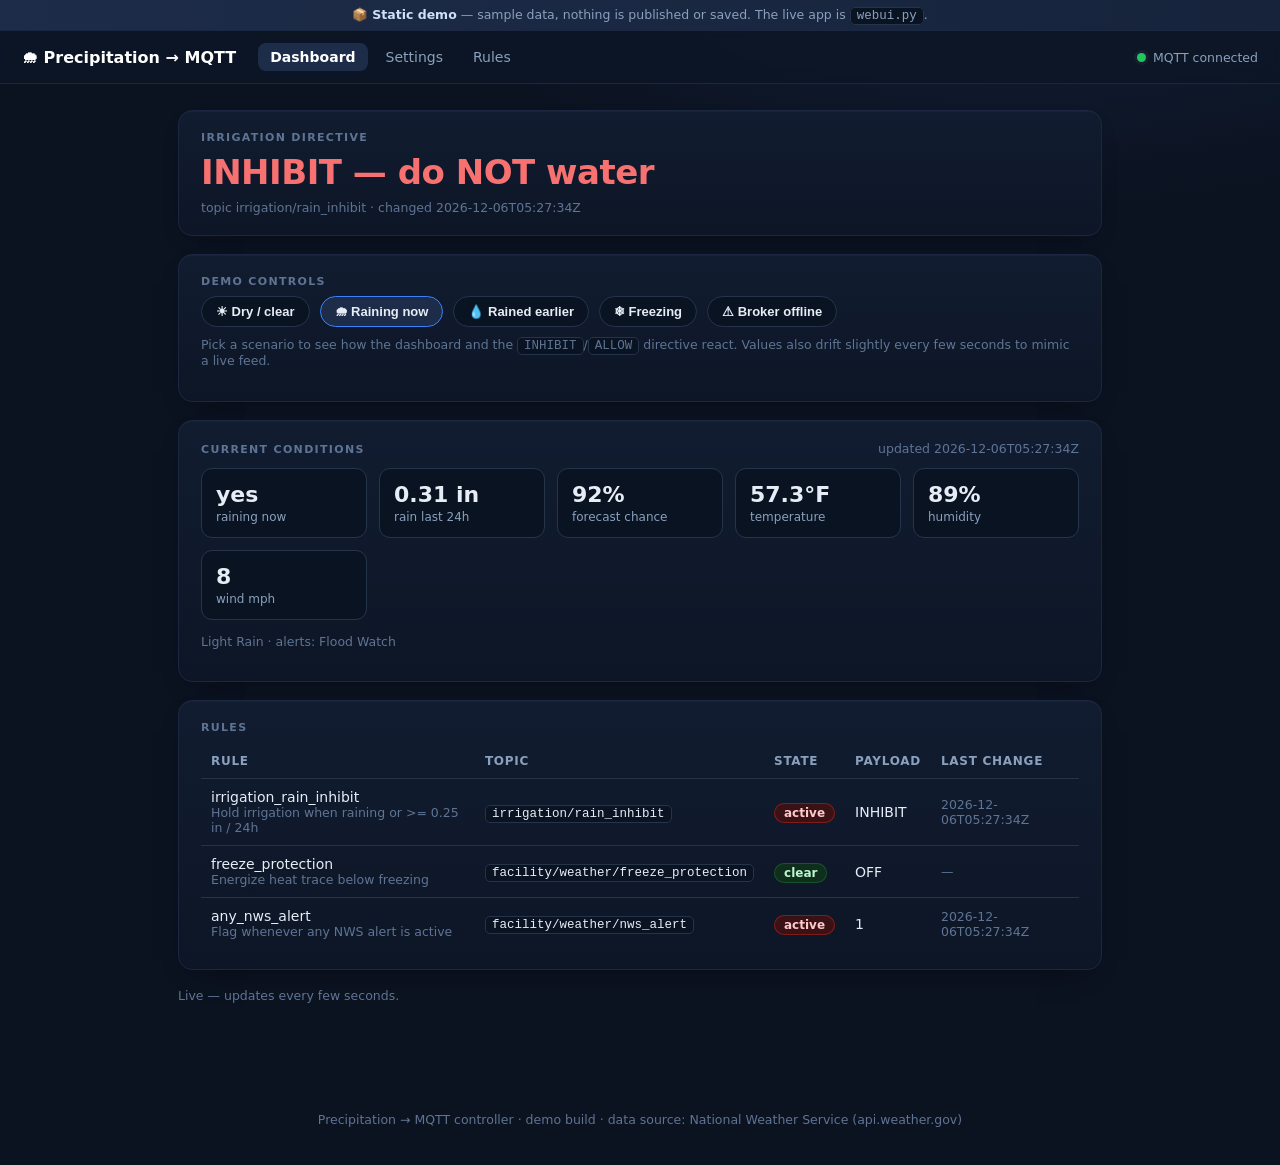
==== demo/index.html @ 10ed1e32 "Harden monitor + web UI, maximize web customizability, add static demo Robustness / reliability (wea" ====
<!doctype html>
<html lang="en">
<head>
<meta charset="utf-8">
<meta name="viewport" content="width=device-width, initial-scale=1">
<meta name="color-scheme" content="dark light">
<title>Dashboard · Precipitation → MQTT</title>
<link rel="icon" href="data:image/svg+xml,%3Csvg xmlns='http://www.w3.org/2000/svg' viewBox='0 0 100 100'%3E%3Ctext y='.9em' font-size='90'%3E%F0%9F%8C%A7%3C/text%3E%3C/svg%3E">
<link rel="stylesheet" href="assets/style.css">
</head>
<body>
<div class="banner">📦 <b>Static demo</b> — sample data, nothing is published or saved. The live app is <code>webui.py</code>.</div>
<header>
  <h1>🌧 Precipitation → MQTT</h1>
  <nav>
    <a href="index.html" class="active">Dashboard</a>
    <a href="settings.html">Settings</a>
    <a href="rules.html">Rules</a>
  </nav>
  <span class="spacer"></span>
  <span class="conn" id="connstate"><span class="dot idle"></span>weather-mqtt</span>
</header>

<main>
  <div class="card">
    <div class="eyebrow">Irrigation directive</div>
    <div class="big unknown" id="directive">…</div>
    <div class="muted" id="directive-sub">Loading current conditions…</div>
  </div>

  <div class="card">
    <div class="eyebrow" style="margin-bottom:8px">Demo controls</div>
    <div class="controls">
      <button type="button" class="chip" data-scn="dry">☀ Dry / clear</button>
      <button type="button" class="chip active" data-scn="wet">🌧 Raining now</button>
      <button type="button" class="chip" data-scn="accum">💧 Rained earlier</button>
      <button type="button" class="chip" data-scn="freeze">❄ Freezing</button>
      <button type="button" class="chip" data-scn="offline">⚠ Broker offline</button>
    </div>
    <p class="muted" style="margin-top:10px">Pick a scenario to see how the dashboard and the
      <code>INHIBIT</code>/<code>ALLOW</code> directive react. Values also drift slightly every few seconds
      to mimic a live feed.</p>
  </div>

  <div class="card">
    <div class="toprow">
      <div class="eyebrow">Current conditions</div>
      <div class="muted" id="updated">—</div>
    </div>
    <div class="grid" style="margin-top:12px">
      <div class="metric"><div class="v" id="m_rain">—</div><div class="k">raining now</div></div>
      <div class="metric"><div class="v" id="m_accum">—</div><div class="k" id="m_accum_k">rain last window</div></div>
      <div class="metric"><div class="v" id="m_prob">—</div><div class="k">forecast chance</div></div>
      <div class="metric"><div class="v" id="m_temp">—</div><div class="k">temperature</div></div>
      <div class="metric"><div class="v" id="m_hum">—</div><div class="k">humidity</div></div>
      <div class="metric"><div class="v" id="m_wind">—</div><div class="k">wind mph</div></div>
    </div>
    <p class="muted" style="margin-top:14px" id="forecast">—</p>
  </div>

  <div class="card">
    <div class="eyebrow" style="margin-bottom:10px">Rules</div>
    <table>
      <thead><tr><th>Rule</th><th>Topic</th><th>State</th><th>Payload</th><th>Last change</th></tr></thead>
      <tbody id="rulebody"><tr><td colspan="5" class="muted">Loading…</td></tr></tbody>
    </table>
  </div>

  <p class="muted">Live — updates every few seconds. <span id="staleness"></span></p>
</main>

<footer>Precipitation → MQTT controller · demo build · data source: National Weather Service (api.weather.gov)</footer>
<div id="toast"></div>
<script src="assets/app.js"></script>
</body>
</html>
---- demo/assets/style.css ----
/* ===========================================================================
   Precipitation -> MQTT  ·  demo UI stylesheet
   Self-contained (no external fonts/CDNs) so it runs on any static host.
   Mirrors the live webui.py theme, with a few demo-only extras (banner, toast).
   =========================================================================== */
:root{
  --bg:#0b1220;--panel:#111c30;--panel2:#0d1626;--line:#26344b;--line2:#1b2740;
  --ink:#e6edf6;--muted:#8aa0bd;--muted2:#5f7494;--accent:#3b82f6;--accent2:#2563eb;
  --good:#22c55e;--bad:#f87171;--warn:#fbbf24;
}
*{box-sizing:border-box}
html{scroll-behavior:smooth}
body{
  font-family:system-ui,-apple-system,Segoe UI,Roboto,Arial,sans-serif;margin:0;
  background:radial-gradient(1200px 600px at 80% -10%,#15233c 0,var(--bg) 55%);
  color:var(--ink);min-height:100vh;-webkit-font-smoothing:antialiased;
}
a{color:#8bbcff}

/* demo banner ------------------------------------------------------------- */
.banner{
  background:linear-gradient(90deg,#1d2c49,#16233b);border-bottom:1px solid var(--line2);
  color:var(--muted);font-size:12.5px;text-align:center;padding:7px 14px;
}
.banner b{color:#cfe0fb}

/* header / nav ------------------------------------------------------------ */
header{
  position:sticky;top:0;z-index:10;background:rgba(13,22,38,.88);
  backdrop-filter:blur(8px);border-bottom:1px solid var(--line2);
  padding:12px 22px;display:flex;gap:22px;align-items:center;
}
header h1{font-size:16px;margin:0;color:#fff;display:flex;gap:9px;align-items:center;font-weight:700}
nav{display:flex;gap:6px;flex-wrap:wrap}
nav a{color:var(--muted);text-decoration:none;font-size:14px;padding:6px 12px;border-radius:8px}
nav a:hover{color:#fff;background:#16233b}
nav a.active{color:#fff;background:#1d2c49;font-weight:600}
.spacer{flex:1}
.conn{font-size:12.5px;color:var(--muted);display:flex;align-items:center;white-space:nowrap}
.dot{width:9px;height:9px;border-radius:50%;display:inline-block;margin-right:7px;
  box-shadow:0 0 0 3px rgba(255,255,255,.04)}
.dot.up{background:var(--good)}.dot.down{background:var(--bad)}.dot.idle{background:var(--muted2)}

/* layout ------------------------------------------------------------------ */
main{max-width:960px;margin:26px auto;padding:0 18px 70px}
.card{
  background:linear-gradient(180deg,var(--panel),var(--panel2));
  border:1px solid var(--line2);border-radius:14px;padding:20px 22px;margin-bottom:18px;
  box-shadow:0 1px 0 rgba(255,255,255,.03) inset,0 10px 30px -20px rgba(0,0,0,.8);
}
.card h3{margin:0 0 4px;font-size:15px;letter-spacing:.2px}
.eyebrow{text-transform:uppercase;letter-spacing:.12em;font-size:11px;color:var(--muted2);font-weight:700}
.toprow{display:flex;justify-content:space-between;align-items:baseline;gap:12px;flex-wrap:wrap}
hr{border:0;border-top:1px solid var(--line2);margin:18px 0}

/* directive --------------------------------------------------------------- */
.big{font-size:34px;font-weight:800;margin:8px 0;letter-spacing:-.5px}
.inhibit{color:var(--bad)}.allow{color:var(--good)}.unknown{color:var(--warn)}

/* tables ------------------------------------------------------------------ */
table{width:100%;border-collapse:collapse;font-size:14px}
th,td{text-align:left;padding:10px 10px;border-bottom:1px solid var(--line)}
tbody tr:last-child td{border-bottom:0}
th{color:var(--muted);font-weight:600;font-size:12px;text-transform:uppercase;letter-spacing:.06em}
code{background:#0a1322;border:1px solid var(--line);border-radius:5px;padding:1px 6px;font-size:12.5px}

/* pills / badges ---------------------------------------------------------- */
.pill{padding:3px 10px;border-radius:999px;font-size:12px;font-weight:700;white-space:nowrap}
.on{background:#3a1115;color:#fecaca;box-shadow:0 0 0 1px #7f1d1d inset}
.off{background:#0f2e1c;color:#bbf7d0;box-shadow:0 0 0 1px #14532d inset}
.na{background:#1c2740;color:#cdd9ec;box-shadow:0 0 0 1px #2c3c5a inset}

/* forms ------------------------------------------------------------------- */
label{display:block;font-size:13px;color:var(--muted);margin:14px 0 5px;font-weight:600}
.hint{font-weight:400;color:var(--muted2)}
input,textarea,select{
  width:100%;background:#0a1322;color:var(--ink);
  border:1px solid var(--line);border-radius:8px;padding:9px 11px;font-size:14px;font-family:inherit;
}
input:focus,textarea:focus,select:focus{outline:none;border-color:var(--accent);
  box-shadow:0 0 0 3px rgba(59,130,246,.18)}
input.invalid{border-color:var(--bad);box-shadow:0 0 0 3px rgba(248,113,113,.16)}
.field-err{color:#fda4a4;font-size:12px;margin-top:5px;min-height:14px}
textarea{min-height:340px;font-family:ui-monospace,Menlo,Consolas,monospace;line-height:1.5}
.row{display:flex;gap:16px;flex-wrap:wrap}.row>div{flex:1;min-width:160px}

/* buttons ----------------------------------------------------------------- */
button{background:var(--accent2);color:#fff;border:0;border-radius:9px;padding:11px 20px;
  font-size:14px;font-weight:700;cursor:pointer;margin-top:18px}
button:hover{background:var(--accent)}
button.secondary{background:#1d2c49}
button.secondary:hover{background:#26395e}
.btnrow{display:flex;gap:10px;align-items:center;flex-wrap:wrap}

/* messages / metrics ------------------------------------------------------ */
.msg{padding:11px 15px;border-radius:9px;margin-bottom:16px;font-size:14px;font-weight:600}
.ok{background:#0f2e1c;color:#bbf7d0;box-shadow:0 0 0 1px #14532d inset}
.err{background:#3a1115;color:#fecaca;box-shadow:0 0 0 1px #7f1d1d inset}
.muted{color:var(--muted2);font-size:12.5px}
.grid{display:grid;grid-template-columns:repeat(auto-fit,minmax(148px,1fr));gap:12px}
.metric{background:#0a1322;border:1px solid var(--line);border-radius:11px;padding:13px 14px}
.metric .v{font-size:22px;font-weight:700}
.metric .k{color:var(--muted);font-size:12px;margin-top:3px}

/* demo controls ----------------------------------------------------------- */
.controls{display:flex;gap:10px;flex-wrap:wrap;align-items:center}
.chip{background:#0a1322;border:1px solid var(--line);color:var(--ink);border-radius:999px;
  padding:7px 14px;font-size:13px;font-weight:600;cursor:pointer;margin:0}
.chip:hover{border-color:var(--accent)}
.chip.active{background:#1d2c49;border-color:var(--accent)}

/* toast ------------------------------------------------------------------- */
#toast{position:fixed;left:50%;bottom:26px;transform:translateX(-50%) translateY(40px);
  background:#0f2e1c;color:#bbf7d0;box-shadow:0 0 0 1px #14532d inset,0 12px 30px -12px #000;
  padding:12px 18px;border-radius:10px;font-size:14px;font-weight:600;opacity:0;
  transition:opacity .25s,transform .25s;pointer-events:none;z-index:50}
#toast.show{opacity:1;transform:translateX(-50%) translateY(0)}
#toast.err{background:#3a1115;color:#fecaca;box-shadow:0 0 0 1px #7f1d1d inset,0 12px 30px -12px #000}

footer{max-width:960px;margin:0 auto;padding:0 18px 40px;color:var(--muted2);font-size:12.5px;text-align:center}

@media (max-width:560px){
  header{gap:12px;padding:10px 14px}
  .conn{display:none}
  main{margin-top:16px}
}
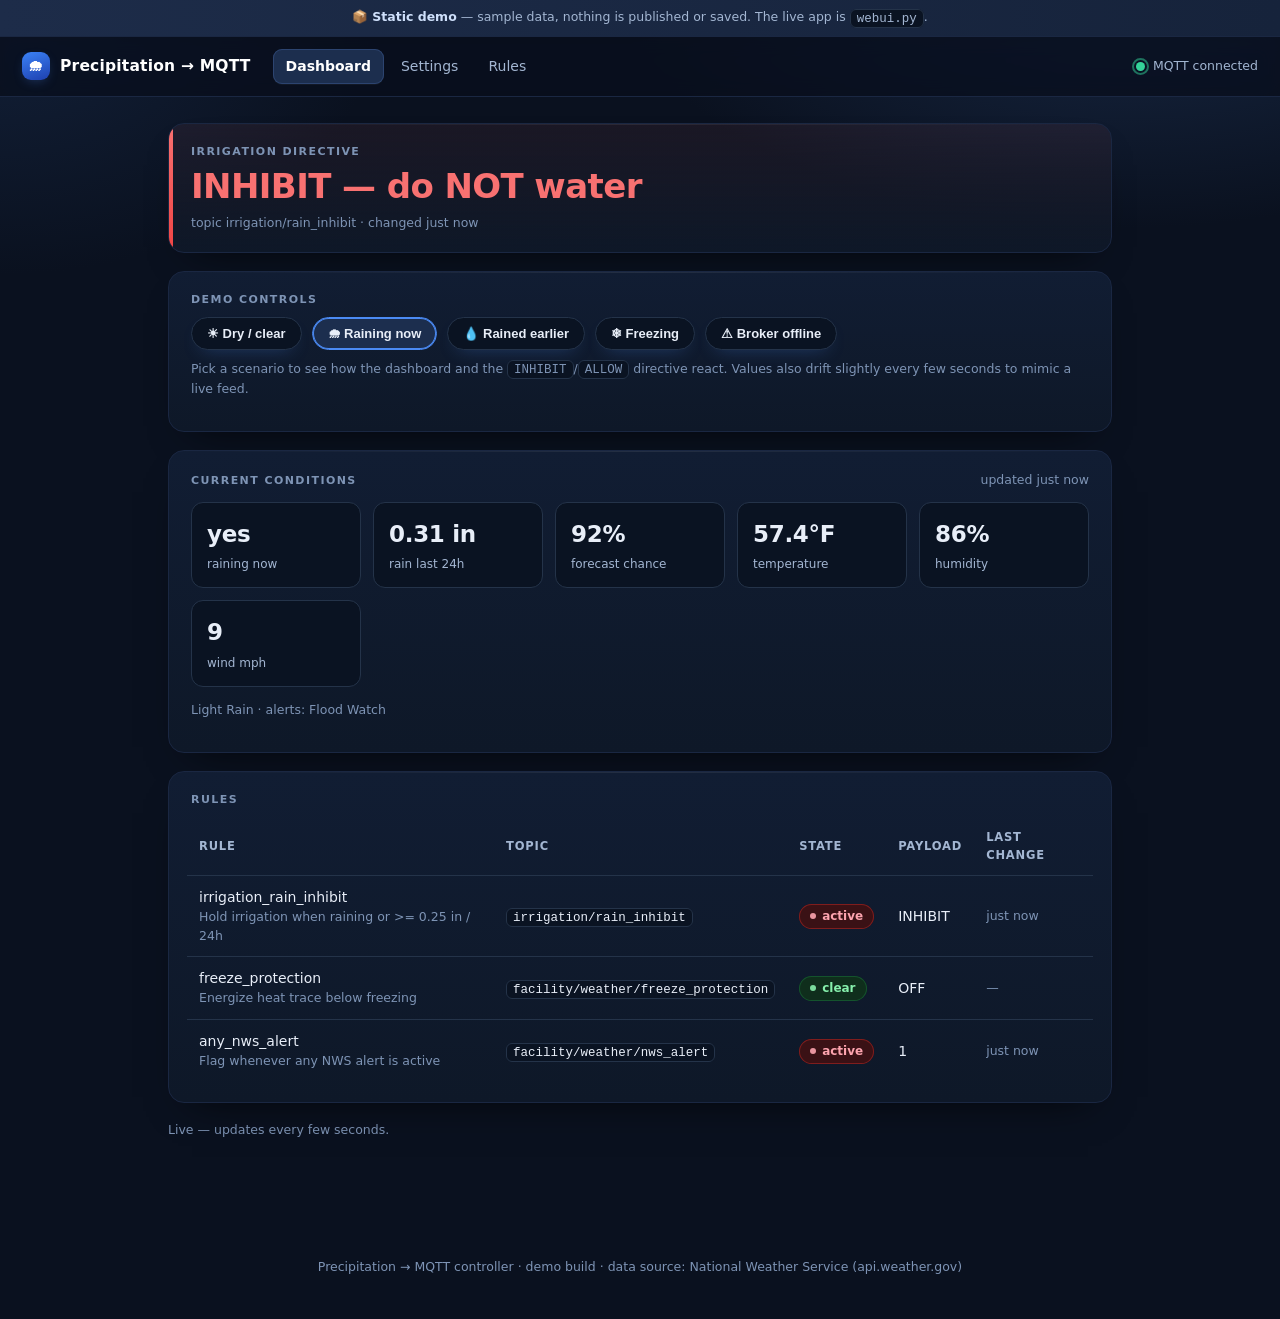
==== commit b012cd41: "UI polish pass: refined theme across live app and demo A visual refresh applied identically to the l" ====
--- a/demo/index.html
+++ b/demo/index.html
@@ -11,7 +11,7 @@
 <body>
 <div class="banner">📦 <b>Static demo</b> — sample data, nothing is published or saved. The live app is <code>webui.py</code>.</div>
 <header>
-  <h1>🌧 Precipitation → MQTT</h1>
+  <h1><span class="logo">🌧</span> Precipitation → MQTT</h1>
   <nav>
     <a href="index.html" class="active">Dashboard</a>
     <a href="settings.html">Settings</a>
@@ -21,8 +21,8 @@
   <span class="conn" id="connstate"><span class="dot idle"></span>weather-mqtt</span>
 </header>
 
-<main>
-  <div class="card">
+<main id="dash" class="loading">
+  <div class="card" id="directive-card">
     <div class="eyebrow">Irrigation directive</div>
     <div class="big unknown" id="directive">…</div>
     <div class="muted" id="directive-sub">Loading current conditions…</div>
@@ -60,10 +60,12 @@
 
   <div class="card">
     <div class="eyebrow" style="margin-bottom:10px">Rules</div>
-    <table>
-      <thead><tr><th>Rule</th><th>Topic</th><th>State</th><th>Payload</th><th>Last change</th></tr></thead>
-      <tbody id="rulebody"><tr><td colspan="5" class="muted">Loading…</td></tr></tbody>
-    </table>
+    <div class="table-wrap">
+      <table>
+        <thead><tr><th>Rule</th><th>Topic</th><th>State</th><th>Payload</th><th>Last change</th></tr></thead>
+        <tbody id="rulebody"><tr><td colspan="5" class="muted">Loading…</td></tr></tbody>
+      </table>
+    </div>
   </div>
 
   <p class="muted">Live — updates every few seconds. <span id="staleness"></span></p>
--- a/demo/assets/style.css
+++ b/demo/assets/style.css
@@ -1,126 +1,196 @@
 /* ===========================================================================
-   Precipitation -> MQTT  ·  demo UI stylesheet
+   Precipitation -> MQTT  ·  UI stylesheet
    Self-contained (no external fonts/CDNs) so it runs on any static host.
-   Mirrors the live webui.py theme, with a few demo-only extras (banner, toast).
+   Kept identical to the live webui.py theme (a few extras like .banner/.chip
+   are demo-only but harmless in the live app).
    =========================================================================== */
 :root{
-  --bg:#0b1220;--panel:#111c30;--panel2:#0d1626;--line:#26344b;--line2:#1b2740;
-  --ink:#e6edf6;--muted:#8aa0bd;--muted2:#5f7494;--accent:#3b82f6;--accent2:#2563eb;
-  --good:#22c55e;--bad:#f87171;--warn:#fbbf24;
+  --bg:#0a111f;--bg2:#0c1424;--panel:#111d33;--panel2:#0e1828;
+  --line:#243349;--line2:#1a2742;--ink:#e8eef8;--muted:#a3b6d2;--muted2:#7e94b5;
+  --accent:#4b8bf5;--accent2:#2f6fe0;--accentglow:rgba(75,139,245,.35);
+  --good:#34d399;--good2:#22c55e;--bad:#f87171;--bad2:#ef4444;--warn:#fbbf24;
+  --r:10px;--r-lg:16px;--r-pill:999px;
+  --shadow:0 18px 40px -24px rgba(0,0,0,.85);
+  --ring:0 0 0 3px var(--accentglow);
+  --t:.18s cubic-bezier(.4,0,.2,1);
 }
 *{box-sizing:border-box}
 html{scroll-behavior:smooth}
 body{
-  font-family:system-ui,-apple-system,Segoe UI,Roboto,Arial,sans-serif;margin:0;
-  background:radial-gradient(1200px 600px at 80% -10%,#15233c 0,var(--bg) 55%);
-  color:var(--ink);min-height:100vh;-webkit-font-smoothing:antialiased;
+  font-family:system-ui,-apple-system,"Segoe UI",Roboto,Helvetica,Arial,sans-serif;
+  margin:0;color:var(--ink);min-height:100vh;line-height:1.5;
+  -webkit-font-smoothing:antialiased;text-rendering:optimizeLegibility;
+  background:
+    radial-gradient(900px 500px at 88% -8%,#1a2c4b 0,transparent 60%),
+    radial-gradient(700px 500px at 0% 0%,#13213a 0,transparent 55%),
+    var(--bg);
+  background-attachment:fixed;
 }
-a{color:#8bbcff}
+a{color:#86b6ff;text-decoration:none}
+a:hover{text-decoration:underline}
+::selection{background:var(--accentglow)}
 
 /* demo banner ------------------------------------------------------------- */
-.banner{
-  background:linear-gradient(90deg,#1d2c49,#16233b);border-bottom:1px solid var(--line2);
-  color:var(--muted);font-size:12.5px;text-align:center;padding:7px 14px;
-}
+.banner{background:linear-gradient(90deg,#1d2c49,#16233b);border-bottom:1px solid var(--line2);
+  color:var(--muted);font-size:12.5px;text-align:center;padding:8px 14px}
 .banner b{color:#cfe0fb}
 
 /* header / nav ------------------------------------------------------------ */
-header{
-  position:sticky;top:0;z-index:10;background:rgba(13,22,38,.88);
-  backdrop-filter:blur(8px);border-bottom:1px solid var(--line2);
-  padding:12px 22px;display:flex;gap:22px;align-items:center;
-}
-header h1{font-size:16px;margin:0;color:#fff;display:flex;gap:9px;align-items:center;font-weight:700}
-nav{display:flex;gap:6px;flex-wrap:wrap}
-nav a{color:var(--muted);text-decoration:none;font-size:14px;padding:6px 12px;border-radius:8px}
-nav a:hover{color:#fff;background:#16233b}
-nav a.active{color:#fff;background:#1d2c49;font-weight:600}
+header{position:sticky;top:0;z-index:20;display:flex;gap:22px;align-items:center;
+  padding:12px 22px;background:rgba(9,15,28,.78);
+  backdrop-filter:saturate(140%) blur(10px);-webkit-backdrop-filter:saturate(140%) blur(10px);
+  border-bottom:1px solid var(--line2)}
+header h1{font-size:15.5px;margin:0;color:#fff;display:flex;gap:10px;align-items:center;
+  font-weight:700;letter-spacing:.2px}
+header h1 .logo{display:inline-grid;place-items:center;width:28px;height:28px;border-radius:9px;
+  background:linear-gradient(160deg,#3b82f6,#1e40af);box-shadow:0 4px 12px -4px var(--accentglow);font-size:15px}
+nav{display:flex;gap:4px;flex-wrap:wrap}
+nav a{color:var(--muted);font-size:14px;padding:7px 13px;border-radius:9px;font-weight:500;
+  transition:color var(--t),background var(--t)}
+nav a:hover{color:#fff;background:#17243c;text-decoration:none}
+nav a.active{color:#fff;background:#1c2e4e;font-weight:600;
+  box-shadow:inset 0 0 0 1px #2c4470,0 1px 0 rgba(255,255,255,.04)}
 .spacer{flex:1}
-.conn{font-size:12.5px;color:var(--muted);display:flex;align-items:center;white-space:nowrap}
-.dot{width:9px;height:9px;border-radius:50%;display:inline-block;margin-right:7px;
-  box-shadow:0 0 0 3px rgba(255,255,255,.04)}
+.conn{font-size:12.5px;color:var(--muted);display:flex;align-items:center;white-space:nowrap;font-weight:500}
+.dot{width:9px;height:9px;border-radius:50%;display:inline-block;margin-right:8px;position:relative}
 .dot.up{background:var(--good)}.dot.down{background:var(--bad)}.dot.idle{background:var(--muted2)}
+.dot.up::after{content:"";position:absolute;inset:-4px;border-radius:50%;
+  border:2px solid var(--good);opacity:.5;animation:ping 1.8s cubic-bezier(0,0,.2,1) infinite}
+@keyframes ping{0%{transform:scale(.6);opacity:.7}80%,100%{transform:scale(1.7);opacity:0}}
 
 /* layout ------------------------------------------------------------------ */
-main{max-width:960px;margin:26px auto;padding:0 18px 70px}
-.card{
-  background:linear-gradient(180deg,var(--panel),var(--panel2));
-  border:1px solid var(--line2);border-radius:14px;padding:20px 22px;margin-bottom:18px;
-  box-shadow:0 1px 0 rgba(255,255,255,.03) inset,0 10px 30px -20px rgba(0,0,0,.8);
-}
+main{max-width:980px;margin:26px auto;padding:0 18px 72px;animation:rise .35s ease both}
+@keyframes rise{from{opacity:0;transform:translateY(6px)}to{opacity:1;transform:none}}
+.card{position:relative;background:linear-gradient(180deg,var(--panel),var(--panel2));
+  border:1px solid var(--line2);border-radius:var(--r-lg);padding:20px 22px;margin-bottom:18px;
+  box-shadow:var(--shadow)}
+.card::before{content:"";position:absolute;inset:0 0 auto 0;height:1px;border-radius:var(--r-lg) var(--r-lg) 0 0;
+  background:linear-gradient(90deg,transparent,rgba(255,255,255,.08),transparent)}
 .card h3{margin:0 0 4px;font-size:15px;letter-spacing:.2px}
-.eyebrow{text-transform:uppercase;letter-spacing:.12em;font-size:11px;color:var(--muted2);font-weight:700}
+.eyebrow{text-transform:uppercase;letter-spacing:.13em;font-size:11px;color:var(--muted2);font-weight:700}
 .toprow{display:flex;justify-content:space-between;align-items:baseline;gap:12px;flex-wrap:wrap}
 hr{border:0;border-top:1px solid var(--line2);margin:18px 0}
 
-/* directive --------------------------------------------------------------- */
-.big{font-size:34px;font-weight:800;margin:8px 0;letter-spacing:-.5px}
+/* directive hero ---------------------------------------------------------- */
+#directive-card{overflow:hidden}
+#directive-card::after{content:"";position:absolute;left:0;top:0;bottom:0;width:4px;
+  background:var(--muted2);transition:background var(--t)}
+#directive-card.state-inhibit::after{background:linear-gradient(var(--bad),var(--bad2))}
+#directive-card.state-allow::after{background:linear-gradient(var(--good),var(--good2))}
+#directive-card.state-unknown::after{background:var(--warn)}
+#directive-card.state-inhibit{background:linear-gradient(180deg,rgba(248,113,113,.07),var(--panel2))}
+#directive-card.state-allow{background:linear-gradient(180deg,rgba(52,211,153,.06),var(--panel2))}
+.big{font-size:34px;font-weight:800;margin:8px 0;letter-spacing:-.6px;line-height:1.1}
 .inhibit{color:var(--bad)}.allow{color:var(--good)}.unknown{color:var(--warn)}
 
 /* tables ------------------------------------------------------------------ */
-table{width:100%;border-collapse:collapse;font-size:14px}
-th,td{text-align:left;padding:10px 10px;border-bottom:1px solid var(--line)}
+.table-wrap{overflow-x:auto;border-radius:var(--r);margin:0 -4px}
+table{width:100%;border-collapse:collapse;font-size:14px;min-width:520px}
+th,td{text-align:left;padding:11px 12px;border-bottom:1px solid var(--line)}
+tbody tr{transition:background var(--t)}
+tbody tr:hover{background:rgba(255,255,255,.022)}
 tbody tr:last-child td{border-bottom:0}
-th{color:var(--muted);font-weight:600;font-size:12px;text-transform:uppercase;letter-spacing:.06em}
-code{background:#0a1322;border:1px solid var(--line);border-radius:5px;padding:1px 6px;font-size:12.5px}
+th{color:var(--muted);font-weight:600;font-size:11.5px;text-transform:uppercase;letter-spacing:.07em}
+td:nth-child(4){font-variant-numeric:tabular-nums}
+code{background:#0a1322;border:1px solid var(--line);border-radius:6px;padding:1.5px 6px;
+  font-size:12.5px;font-family:ui-monospace,Menlo,Consolas,monospace}
 
 /* pills / badges ---------------------------------------------------------- */
-.pill{padding:3px 10px;border-radius:999px;font-size:12px;font-weight:700;white-space:nowrap}
-.on{background:#3a1115;color:#fecaca;box-shadow:0 0 0 1px #7f1d1d inset}
-.off{background:#0f2e1c;color:#bbf7d0;box-shadow:0 0 0 1px #14532d inset}
+.pill{display:inline-flex;align-items:center;gap:6px;padding:3.5px 11px;border-radius:var(--r-pill);
+  font-size:12px;font-weight:700;white-space:nowrap}
+.pill::before{content:"";width:6px;height:6px;border-radius:50%;background:currentColor;opacity:.9}
+.on{background:#3a1115;color:#fda4af;box-shadow:0 0 0 1px #7f1d1d inset}
+.off{background:#0f2e1c;color:#86efac;box-shadow:0 0 0 1px #14532d inset}
 .na{background:#1c2740;color:#cdd9ec;box-shadow:0 0 0 1px #2c3c5a inset}
 
 /* forms ------------------------------------------------------------------- */
-label{display:block;font-size:13px;color:var(--muted);margin:14px 0 5px;font-weight:600}
+label{display:block;font-size:13px;color:var(--muted);margin:14px 0 6px;font-weight:600}
 .hint{font-weight:400;color:var(--muted2)}
-input,textarea,select{
-  width:100%;background:#0a1322;color:var(--ink);
-  border:1px solid var(--line);border-radius:8px;padding:9px 11px;font-size:14px;font-family:inherit;
-}
-input:focus,textarea:focus,select:focus{outline:none;border-color:var(--accent);
-  box-shadow:0 0 0 3px rgba(59,130,246,.18)}
+input,textarea,select{width:100%;background:#0a1322;color:var(--ink);
+  border:1px solid var(--line);border-radius:var(--r);padding:10px 12px;font-size:14px;
+  font-family:inherit;transition:border-color var(--t),box-shadow var(--t),background var(--t)}
+input::placeholder,textarea::placeholder{color:#5a6f90}
+input:hover,textarea:hover,select:hover{border-color:#33486a}
+input:focus,textarea:focus,select:focus{outline:none;border-color:var(--accent);box-shadow:var(--ring)}
+select{appearance:none;-webkit-appearance:none;cursor:pointer;
+  background-image:linear-gradient(45deg,transparent 50%,var(--muted) 50%),linear-gradient(135deg,var(--muted) 50%,transparent 50%);
+  background-position:calc(100% - 18px) 17px,calc(100% - 13px) 17px;background-size:5px 5px,5px 5px;background-repeat:no-repeat;padding-right:34px}
 input.invalid{border-color:var(--bad);box-shadow:0 0 0 3px rgba(248,113,113,.16)}
-.field-err{color:#fda4a4;font-size:12px;margin-top:5px;min-height:14px}
-textarea{min-height:340px;font-family:ui-monospace,Menlo,Consolas,monospace;line-height:1.5}
-.row{display:flex;gap:16px;flex-wrap:wrap}.row>div{flex:1;min-width:160px}
+.field-err{color:#fda4af;font-size:12px;margin-top:5px;min-height:14px}
+textarea{min-height:340px;font-family:ui-monospace,Menlo,Consolas,monospace;line-height:1.55}
+.row{display:flex;gap:16px;flex-wrap:wrap}.row>div{flex:1;min-width:165px}
 
 /* buttons ----------------------------------------------------------------- */
-button{background:var(--accent2);color:#fff;border:0;border-radius:9px;padding:11px 20px;
-  font-size:14px;font-weight:700;cursor:pointer;margin-top:18px}
-button:hover{background:var(--accent)}
-button.secondary{background:#1d2c49}
-button.secondary:hover{background:#26395e}
+button{background:linear-gradient(180deg,var(--accent),var(--accent2));color:#fff;border:0;
+  border-radius:var(--r);padding:11px 20px;font-size:14px;font-weight:700;cursor:pointer;margin-top:18px;
+  box-shadow:0 8px 18px -10px var(--accentglow);transition:filter var(--t),transform var(--t),box-shadow var(--t)}
+button:hover{filter:brightness(1.08)}
+button:active{transform:translateY(1px)}
+button:focus-visible{outline:none;box-shadow:var(--ring)}
+button.secondary{background:#1c2e4e;box-shadow:none;color:#dbe6f7}
+button.secondary:hover{background:#26395e;filter:none}
+button.danger{background:#3a1115;color:#fecaca;box-shadow:0 0 0 1px #7f1d1d inset}
+button.danger:hover{background:#511a20;filter:none}
+button.mini{padding:8px 13px;margin-top:0;font-size:13px}
 .btnrow{display:flex;gap:10px;align-items:center;flex-wrap:wrap}
 
 /* messages / metrics ------------------------------------------------------ */
-.msg{padding:11px 15px;border-radius:9px;margin-bottom:16px;font-size:14px;font-weight:600}
+.msg{padding:12px 15px;border-radius:var(--r);margin-bottom:16px;font-size:14px;font-weight:600;
+  display:flex;align-items:center;gap:9px}
 .ok{background:#0f2e1c;color:#bbf7d0;box-shadow:0 0 0 1px #14532d inset}
 .err{background:#3a1115;color:#fecaca;box-shadow:0 0 0 1px #7f1d1d inset}
 .muted{color:var(--muted2);font-size:12.5px}
-.grid{display:grid;grid-template-columns:repeat(auto-fit,minmax(148px,1fr));gap:12px}
-.metric{background:#0a1322;border:1px solid var(--line);border-radius:11px;padding:13px 14px}
-.metric .v{font-size:22px;font-weight:700}
-.metric .k{color:var(--muted);font-size:12px;margin-top:3px}
+.grid{display:grid;grid-template-columns:repeat(auto-fit,minmax(150px,1fr));gap:12px}
+.metric{background:#0a1322;border:1px solid var(--line);border-radius:12px;padding:14px 15px;
+  transition:transform var(--t),border-color var(--t)}
+.metric:hover{transform:translateY(-2px);border-color:#314865}
+.metric .v{font-size:23px;font-weight:700;letter-spacing:-.3px;font-variant-numeric:tabular-nums}
+.metric .k{color:var(--muted);font-size:12px;margin-top:4px}
+
+/* loading shimmer (dashboard before first data) --------------------------- */
+#dash.loading .metric .v,#dash.loading #directive{color:transparent;border-radius:8px;
+  background:linear-gradient(90deg,#0e1a2d 25%,#192842 37%,#0e1a2d 63%);
+  background-size:400% 100%;animation:shimmer 1.4s ease infinite}
+@keyframes shimmer{0%{background-position:100% 0}100%{background-position:-100% 0}}
 
 /* demo controls ----------------------------------------------------------- */
 .controls{display:flex;gap:10px;flex-wrap:wrap;align-items:center}
-.chip{background:#0a1322;border:1px solid var(--line);color:var(--ink);border-radius:999px;
-  padding:7px 14px;font-size:13px;font-weight:600;cursor:pointer;margin:0}
+.chip{background:#0a1322;border:1px solid var(--line);color:var(--ink);border-radius:var(--r-pill);
+  padding:8px 15px;font-size:13px;font-weight:600;cursor:pointer;margin:0;transition:border-color var(--t),background var(--t),transform var(--t)}
 .chip:hover{border-color:var(--accent)}
-.chip.active{background:#1d2c49;border-color:var(--accent)}
+.chip:active{transform:translateY(1px)}
+.chip.active{background:#1c2e4e;border-color:var(--accent);box-shadow:0 0 0 1px var(--accent) inset}
+
+/* rule builder ------------------------------------------------------------ */
+.tabs{display:inline-flex;gap:4px;margin:6px 0 16px;padding:4px;background:#0a1322;
+  border:1px solid var(--line);border-radius:12px}
+.tab{margin:0;background:transparent;color:var(--muted);border:0;border-radius:9px;
+  padding:8px 16px;font-weight:600;font-size:14px;cursor:pointer;box-shadow:none}
+.tab:hover{color:#fff;filter:none}
+.tab.active{background:#1c2e4e;color:#fff;box-shadow:inset 0 0 0 1px #2c4470}
+.rule-card{background:#0b1525;border:1px solid var(--line);border-radius:13px;padding:16px 18px;margin-bottom:14px}
+.rule-card .rhead{display:flex;justify-content:space-between;align-items:center;gap:10px}
+.rule-card .rhead .idx{font-size:11px;color:var(--muted2);font-weight:700;text-transform:uppercase;letter-spacing:.09em}
+.cond{align-items:flex-end}
+.cond .rm{flex:0 0 auto;min-width:0}
+.combine-wrap{margin-top:6px}
 
 /* toast ------------------------------------------------------------------- */
 #toast{position:fixed;left:50%;bottom:26px;transform:translateX(-50%) translateY(40px);
-  background:#0f2e1c;color:#bbf7d0;box-shadow:0 0 0 1px #14532d inset,0 12px 30px -12px #000;
-  padding:12px 18px;border-radius:10px;font-size:14px;font-weight:600;opacity:0;
-  transition:opacity .25s,transform .25s;pointer-events:none;z-index:50}
+  background:#0f2e1c;color:#bbf7d0;box-shadow:0 0 0 1px #14532d inset,0 16px 36px -14px #000;
+  padding:13px 19px;border-radius:12px;font-size:14px;font-weight:600;opacity:0;
+  transition:opacity .25s,transform .25s;pointer-events:none;z-index:60}
 #toast.show{opacity:1;transform:translateX(-50%) translateY(0)}
-#toast.err{background:#3a1115;color:#fecaca;box-shadow:0 0 0 1px #7f1d1d inset,0 12px 30px -12px #000}
+#toast.err{background:#3a1115;color:#fecaca;box-shadow:0 0 0 1px #7f1d1d inset,0 16px 36px -14px #000}
 
-footer{max-width:960px;margin:0 auto;padding:0 18px 40px;color:var(--muted2);font-size:12.5px;text-align:center}
+footer{max-width:980px;margin:0 auto;padding:8px 18px 44px;color:var(--muted2);font-size:12.5px;text-align:center}
 
 @media (max-width:560px){
   header{gap:12px;padding:10px 14px}
   .conn{display:none}
   main{margin-top:16px}
+  .big{font-size:28px}
 }
+@media (prefers-reduced-motion:reduce){
+  *{animation-duration:.001ms!important;animation-iteration-count:1!important;transition-duration:.001ms!important;scroll-behavior:auto!important}
+}
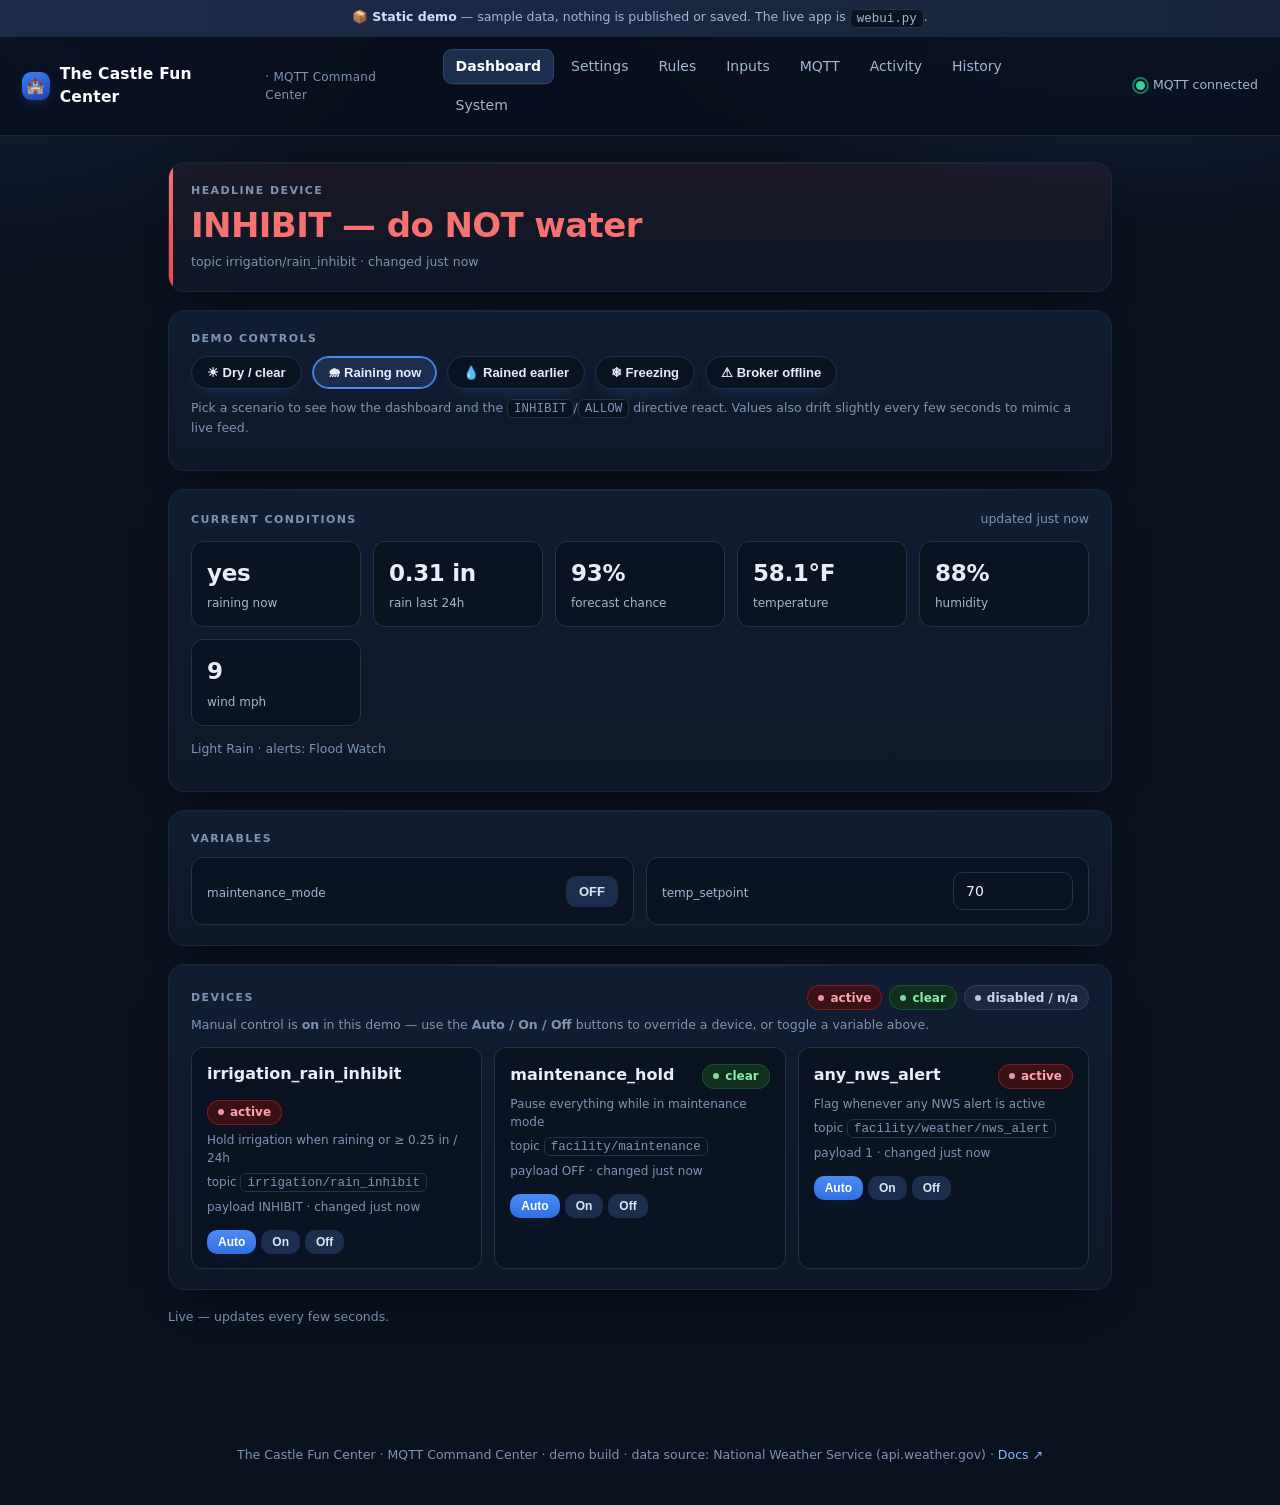
==== commit 82d90a19: "Add files via upload" ====
--- a/demo/index.html
+++ b/demo/index.html
@@ -4,18 +4,23 @@
 <meta charset="utf-8">
 <meta name="viewport" content="width=device-width, initial-scale=1">
 <meta name="color-scheme" content="dark light">
-<title>Dashboard · Precipitation → MQTT</title>
-<link rel="icon" href="data:image/svg+xml,%3Csvg xmlns='http://www.w3.org/2000/svg' viewBox='0 0 100 100'%3E%3Ctext y='.9em' font-size='90'%3E%F0%9F%8C%A7%3C/text%3E%3C/svg%3E">
+<title>Dashboard · The Castle Fun Center</title>
+<link rel="icon" href="data:image/svg+xml,%3Csvg xmlns='http://www.w3.org/2000/svg' viewBox='0 0 100 100'%3E%3Ctext y='.9em' font-size='90'%3E%F0%9F%8F%B0%3C/text%3E%3C/svg%3E">
 <link rel="stylesheet" href="assets/style.css">
 </head>
 <body>
 <div class="banner">📦 <b>Static demo</b> — sample data, nothing is published or saved. The live app is <code>webui.py</code>.</div>
 <header>
-  <h1><span class="logo">🌧</span> Precipitation → MQTT</h1>
+  <h1><span class="logo">🏰</span> The Castle Fun Center <span style="font-weight:500;color:var(--muted2);font-size:12px;letter-spacing:.02em">· MQTT Command Center</span></h1>
   <nav>
     <a href="index.html" class="active">Dashboard</a>
     <a href="settings.html">Settings</a>
     <a href="rules.html">Rules</a>
+    <a href="inputs.html">Inputs</a>
+    <a href="mqtt.html">MQTT</a>
+    <a href="activity.html">Activity</a>
+    <a href="history.html">History</a>
+    <a href="system.html">System</a>
   </nav>
   <span class="spacer"></span>
   <span class="conn" id="connstate"><span class="dot idle"></span>weather-mqtt</span>
@@ -23,7 +28,7 @@
 
 <main id="dash" class="loading">
   <div class="card" id="directive-card">
-    <div class="eyebrow">Irrigation directive</div>
+    <div class="eyebrow">Headline device</div>
     <div class="big unknown" id="directive">…</div>
     <div class="muted" id="directive-sub">Loading current conditions…</div>
   </div>
@@ -58,20 +63,30 @@
     <p class="muted" style="margin-top:14px" id="forecast">—</p>
   </div>
 
+  <div class="card" id="vars-card" style="display:none">
+    <div class="eyebrow" style="margin-bottom:10px">Variables</div>
+    <div class="grid" id="vars-body"></div>
+  </div>
+
   <div class="card">
-    <div class="eyebrow" style="margin-bottom:10px">Rules</div>
-    <div class="table-wrap">
-      <table>
-        <thead><tr><th>Rule</th><th>Topic</th><th>State</th><th>Payload</th><th>Last change</th></tr></thead>
-        <tbody id="rulebody"><tr><td colspan="5" class="muted">Loading…</td></tr></tbody>
-      </table>
+    <div class="toprow" style="align-items:center">
+      <div class="eyebrow">Devices</div>
+      <div class="muted" style="display:flex;gap:7px;align-items:center;flex-wrap:wrap">
+        <span class="pill on">active</span><span class="pill off">clear</span>
+        <span class="pill na">disabled / n/a</span>
+      </div>
+    </div>
+    <p class="muted" style="margin:6px 0 0">Manual control is <b>on</b> in this demo — use the
+      <b>Auto / On / Off</b> buttons to override a device, or toggle a variable above.</p>
+    <div class="grid" id="devicegrid" style="grid-template-columns:repeat(auto-fill,minmax(230px,1fr));margin-top:12px">
+      <div class="muted">Loading…</div>
     </div>
   </div>
 
   <p class="muted">Live — updates every few seconds. <span id="staleness"></span></p>
 </main>
 
-<footer>Precipitation → MQTT controller · demo build · data source: National Weather Service (api.weather.gov)</footer>
+<footer>The Castle Fun Center · MQTT Command Center · demo build · data source: National Weather Service (api.weather.gov) · <a href="https://github.com/SethMorrowSoftware/mqtt-dev" target="_blank" rel="noopener">Docs ↗</a></footer>
 <div id="toast"></div>
 <script src="assets/app.js"></script>
 </body>
--- a/demo/assets/style.css
+++ b/demo/assets/style.css
@@ -132,7 +132,8 @@
 button.danger{background:#3a1115;color:#fecaca;box-shadow:0 0 0 1px #7f1d1d inset}
 button.danger:hover{background:#511a20;filter:none}
 button.mini{padding:8px 13px;margin-top:0;font-size:13px}
-.btnrow{display:flex;gap:10px;align-items:center;flex-wrap:wrap}
+.btnrow{display:flex;gap:10px;align-items:center;flex-wrap:wrap;margin-top:16px}
+.btnrow button{margin-top:0}
 
 /* messages / metrics ------------------------------------------------------ */
 .msg{padding:12px 15px;border-radius:var(--r);margin-bottom:16px;font-size:14px;font-weight:600;
